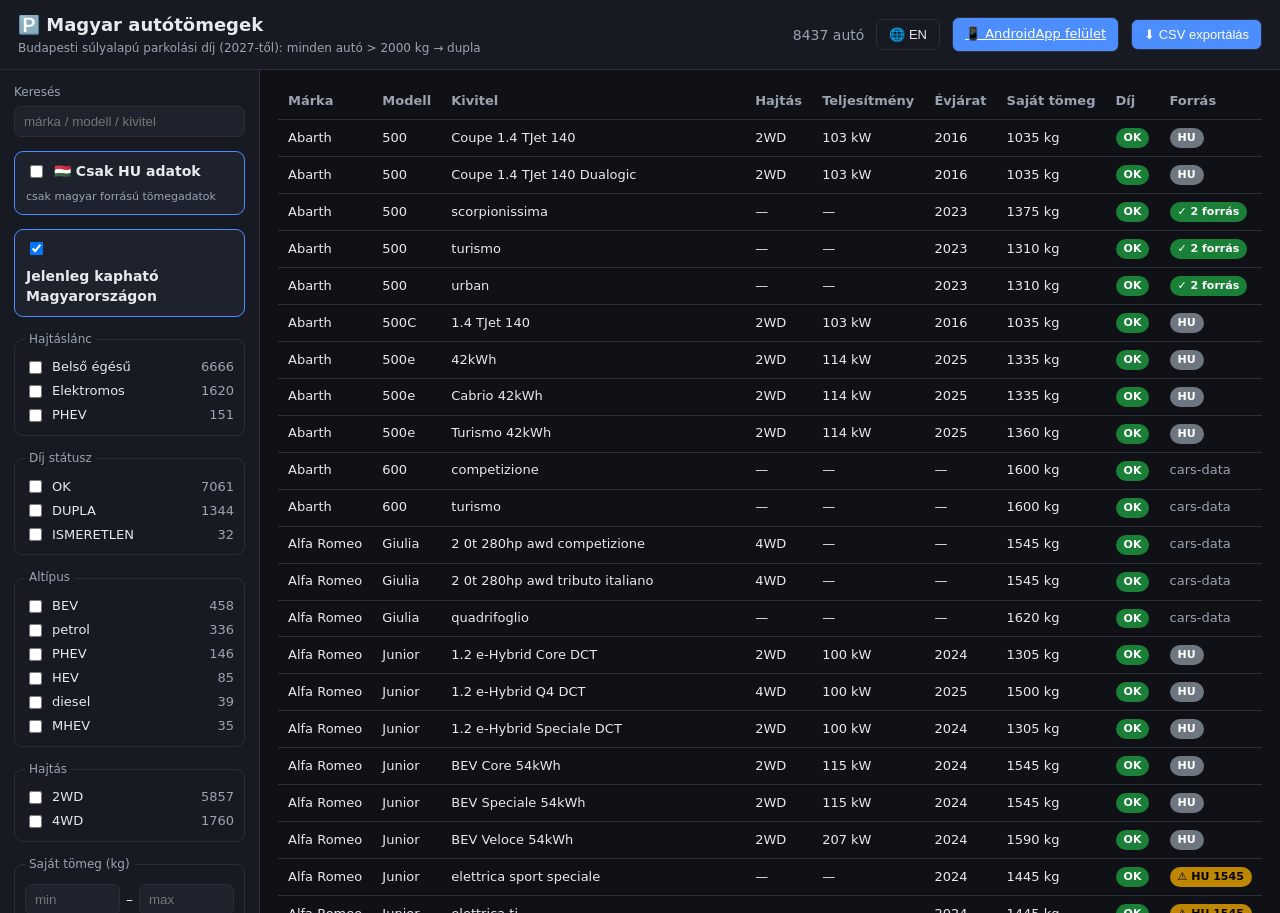
==== docs/index.html @ 0d46c2a5 "Fix search to tokenized matching + cache-bust the static build Search ("Keresés"/Browse) matched the" ====
<!DOCTYPE html>
<html lang="en">
<head>
<meta charset="utf-8">
<meta name="viewport" content="width=device-width, initial-scale=1">
<title data-i18n="page_title_legacy">Hungarian Car Weights — Budapest Parking Fee</title>
<link rel="icon" href="data:image/svg+xml,<svg xmlns='http://www.w3.org/2000/svg' viewBox='0 0 100 100'><text y='.9em' font-size='88'>🅿️</text></svg>">
<link rel="stylesheet" href="styles.css?v=11">
</head>
<body>
<header class="topbar">
  <div class="title">
    <h1 data-i18n="brand">🅿️ Hungarian Car Weights</h1>
    <span class="subtitle" data-i18n="subtitle">Budapest weight-based parking fee (from 2027): any car &gt; 2000 kg → double</span>
  </div>
  <div class="topbar-right">
    <span id="count" class="count">—</span>
    <button id="lang-toggle" class="btn btn-ghost" type="button">🌐</button>
    <a class="btn" id="android-link" href="v2/" data-i18n="nav_android">📱 AndroidApp UI</a>
    <button id="export" class="btn" data-i18n="export_csv">⬇ Export CSV</button>
  </div>
</header>

<main>
  <aside class="sidebar">
    <label class="field">
      <span data-i18n="search_label">Search</span>
      <input id="q" type="search" data-i18n-ph="search_ph" placeholder="make / model / trim">
    </label>

    <label class="hu-toggle"><input id="hu-only" type="checkbox"> <span data-i18n="hu_only_label">🇭🇺 HU data only</span>
      <span class="hu-hint" data-i18n="hu_only_hint">use only Hungarian-sourced weights</span>
    </label>

    <label class="hu-toggle"><input id="on-sale" type="checkbox" checked> <span data-i18n="filter_on_sale">On sale in Hungary</span>
    </label>

    <fieldset><legend data-i18n="f_powertrain">Powertrain</legend>
      <div id="f-powertrain" class="checks"></div>
    </fieldset>

    <fieldset><legend data-i18n="f_fee">Fee status</legend>
      <div id="f-fee" class="checks"></div>
    </fieldset>

    <fieldset><legend data-i18n="f_subtype">Sub-type</legend>
      <div id="f-subtype" class="checks"></div>
    </fieldset>

    <fieldset><legend data-i18n="f_drivetrain">Drivetrain</legend>
      <div id="f-drivetrain" class="checks"></div>
    </fieldset>

    <fieldset><legend data-i18n="f_weight">Curb weight (kg)</legend>
      <div class="range">
        <input id="wmin" type="number" data-i18n-ph="ph_min" placeholder="min" min="0" step="10">
        <span>–</span>
        <input id="wmax" type="number" data-i18n-ph="ph_max" placeholder="max" min="0" step="10">
      </div>
      <label class="inline"><input id="incl-unknown" type="checkbox" checked> <span data-i18n="include_unknown">include unknown weight</span></label>
    </fieldset>

    <label class="field">
      <span data-i18n="sort_label">Sort</span>
      <select id="sort">
        <option value="make" data-i18n="sort_make">Make / model</option>
        <option value="weight_desc" data-i18n="sort_wdesc">Weight ↓</option>
        <option value="weight_asc" data-i18n="sort_wasc">Weight ↑</option>
        <option value="year_desc" data-i18n="sort_ydesc">Year ↓</option>
      </select>
    </label>
    <button id="reset" class="btn btn-ghost" data-i18n="reset_filters">Reset filters</button>
  </aside>

  <section class="results">
    <table id="grid">
      <thead><tr>
        <th data-i18n="th_make">Make</th><th data-i18n="th_model">Model</th><th data-i18n="th_trim">Trim</th>
        <th data-i18n="th_drive">Drive</th><th data-i18n="th_power">Power</th>
        <th data-i18n="th_year">Year</th><th data-i18n="th_weight">Curb weight</th>
        <th data-i18n="th_fee">Fee</th><th data-i18n="th_source">Source</th>
      </tr></thead>
      <tbody id="rows"></tbody>
    </table>
    <div id="empty" class="empty" hidden data-i18n="empty">No cars match these filters.</div>
    <div class="pager">
      <button id="prev" class="btn btn-ghost" data-i18n="prev">← Prev</button>
      <span id="pageinfo"></span>
      <button id="next" class="btn btn-ghost" data-i18n="next">Next →</button>
    </div>
  </section>
</main>

<div id="detail" class="drawer" hidden>
  <div class="drawer-inner">
    <button id="detail-close" class="btn btn-ghost close">✕</button>
    <div id="detail-body"></div>
  </div>
</div>

<script src="i18n.js?v=a574976f32"></script>
<!-- API backend: api.http.js (live FastAPI) — build_static.py swaps this for carquery.js + api.local.js -->
<script src="carquery.js?v=a574976f32"></script>
<script src="api.local.js?v=a574976f32"></script>
<script src="app.js?v=a574976f32?v=11" type="module"></script>
</body>
</html>
---- docs/styles.css ----
:root{
  --bg:#0f1117; --panel:#171a23; --panel2:#1e222d; --line:#2a2f3a;
  --text:#e6e9ef; --muted:#9aa3b2; --accent:#4c8dff;
  --ok:#1a7f37; --double:#cf222e; --border:#bf8700; --unknown:#6e7781;
}
*{box-sizing:border-box}
body{margin:0;font:14px/1.45 system-ui,Segoe UI,Roboto,sans-serif;background:var(--bg);color:var(--text)}
h1{font-size:18px;margin:0}
.topbar{display:flex;justify-content:space-between;align-items:center;gap:16px;
  padding:12px 18px;background:var(--panel);border-bottom:1px solid var(--line);position:sticky;top:0;z-index:5}
.subtitle{display:block;color:var(--muted);font-size:12px;margin-top:2px}
.topbar-right{display:flex;align-items:center;gap:12px}
.count{color:var(--muted);font-variant-numeric:tabular-nums}
main{display:grid;grid-template-columns:260px 1fr;gap:0;align-items:start}
.sidebar{padding:14px;border-right:1px solid var(--line);position:sticky;top:57px;
  height:calc(100vh - 57px);overflow:auto;background:var(--panel)}
.field{display:block;margin-bottom:14px}
.field>span{display:block;color:var(--muted);font-size:12px;margin-bottom:4px}
input,select{width:100%;padding:7px 9px;background:var(--panel2);border:1px solid var(--line);
  border-radius:7px;color:var(--text)}
fieldset{border:1px solid var(--line);border-radius:9px;margin:0 0 14px;padding:10px}
legend{color:var(--muted);font-size:12px;padding:0 4px}
.checks{display:flex;flex-direction:column;gap:5px}
.checks label{display:flex;align-items:center;gap:7px;font-size:13px;cursor:pointer}
.checks input{width:auto}
.checks .cnt{color:var(--muted);margin-left:auto;font-variant-numeric:tabular-nums}
.range{display:flex;align-items:center;gap:6px}
.inline{display:flex;align-items:center;gap:6px;margin-top:8px;font-size:12px;color:var(--muted)}
.hu-toggle{display:flex;align-items:center;gap:8px;flex-wrap:wrap;margin:0 0 14px;padding:9px 11px;
  background:var(--panel2);border:1px solid var(--accent);border-radius:9px;font-weight:600;cursor:pointer}
.hu-toggle input{width:auto}
.hu-hint{flex-basis:100%;font-weight:400;font-size:11px;color:var(--muted)}
.inline input{width:auto}
.btn{padding:7px 12px;border:1px solid var(--line);background:var(--accent);color:#fff;
  border-radius:7px;cursor:pointer;font-size:13px}
.btn-ghost{background:transparent;color:var(--text)}
.btn:hover{filter:brightness(1.08)}
.results{padding:14px 18px;min-width:0;height:calc(100vh - 57px);overflow:auto}
table{width:100%;border-collapse:collapse}
th,td{text-align:left;padding:8px 10px;border-bottom:1px solid var(--line);font-size:13px}
th{color:var(--muted);font-weight:600;position:sticky;top:0;z-index:4;background:var(--bg);
   box-shadow:0 1px 0 var(--line)}
tbody tr{cursor:pointer}
tbody tr:hover{background:var(--panel2)}
.badge{display:inline-block;padding:2px 8px;border-radius:20px;font-size:11px;font-weight:700;color:#fff}
.badge--ok{background:var(--ok)} .badge--double{background:var(--double)}
.badge--borderline{background:var(--border);color:#000} .badge--unknown{background:var(--unknown)}
.dot{display:inline-block;width:8px;height:8px;border-radius:50%;margin-right:5px}
.dot--high{background:var(--ok)} .dot--medium{background:var(--border)} .dot--low{background:var(--unknown)}
.muted{color:var(--muted)} .nowrap{white-space:nowrap}
.empty{padding:40px;text-align:center;color:var(--muted)}
.pager{display:flex;align-items:center;gap:14px;justify-content:center;padding:16px}
.drawer{position:fixed;inset:0;background:rgba(0,0,0,.5);display:flex;justify-content:flex-end;z-index:20}
.drawer[hidden]{display:none}            /* hidden attr must win over display:flex */
table{min-width:760px}                   /* let columns keep width; .results scrolls */
.drawer-inner{width:min(440px,92vw);height:100%;background:var(--panel);border-left:1px solid var(--line);
  padding:20px;overflow:auto}
.close{float:right}
.detail-h{font-size:18px;margin:0 0 4px}
.detail-row{display:flex;justify-content:space-between;gap:12px;padding:7px 0;border-bottom:1px solid var(--line)}
.detail-row .k{color:var(--muted)}
.rule{margin-top:14px;padding:12px;border-radius:9px;background:var(--panel2)}
a{color:var(--accent)}
@media(max-width:820px){main{grid-template-columns:1fr}.sidebar{position:static;height:auto}th{position:static}}
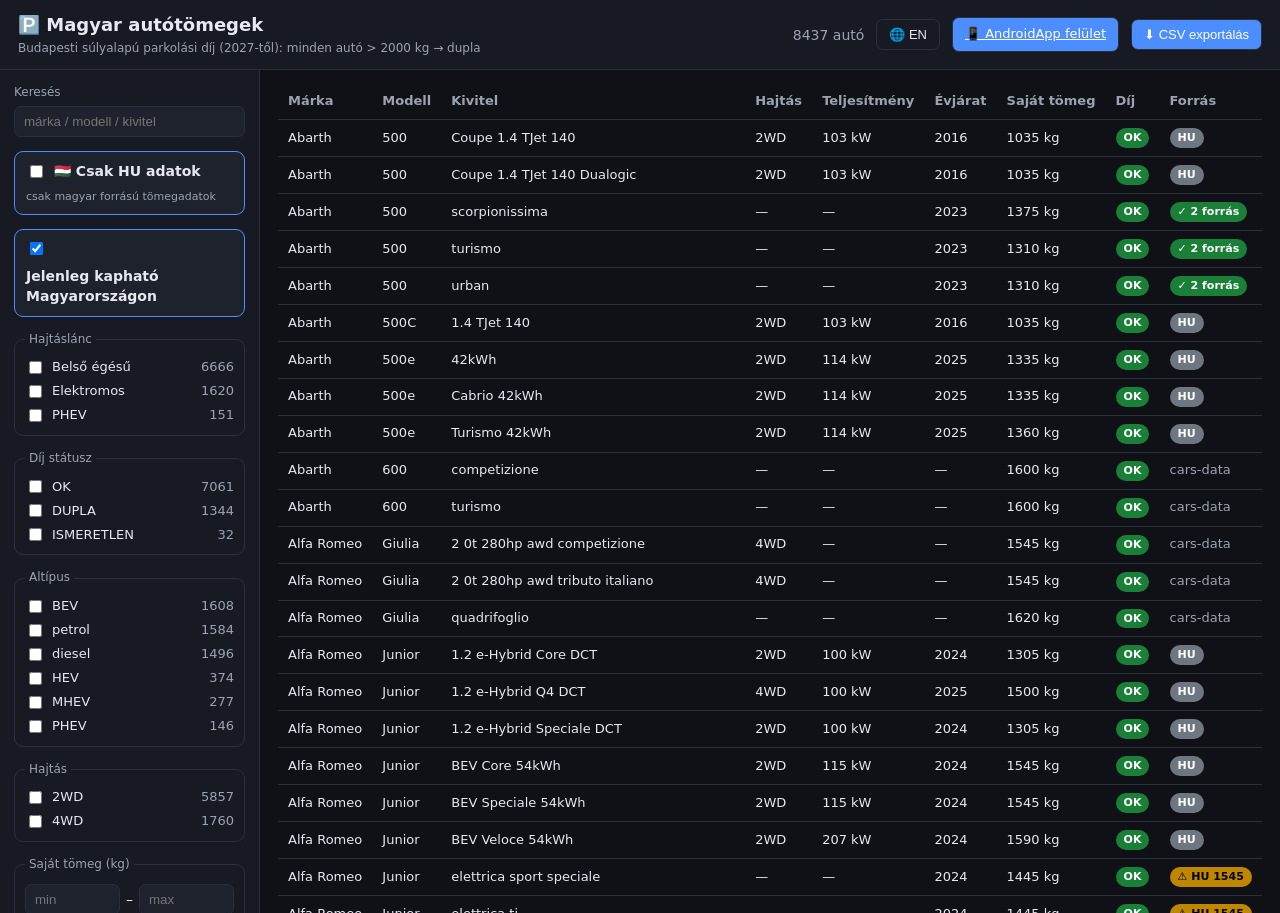
==== commit c525d25f: "Fix policy-simulator filter cascade that silently emptied the fleet The Szabály tab could show a 2-c" ====
--- a/docs/index.html
+++ b/docs/index.html
@@ -98,10 +98,10 @@
   </div>
 </div>
 
-<script src="i18n.js?v=a574976f32"></script>
+<script src="i18n.js?v=8d57025ad7"></script>
 <!-- API backend: api.http.js (live FastAPI) — build_static.py swaps this for carquery.js + api.local.js -->
-<script src="carquery.js?v=a574976f32"></script>
-<script src="api.local.js?v=a574976f32"></script>
-<script src="app.js?v=a574976f32?v=11" type="module"></script>
+<script src="carquery.js?v=8d57025ad7"></script>
+<script src="api.local.js?v=8d57025ad7"></script>
+<script src="app.js?v=8d57025ad7?v=11" type="module"></script>
 </body>
 </html>
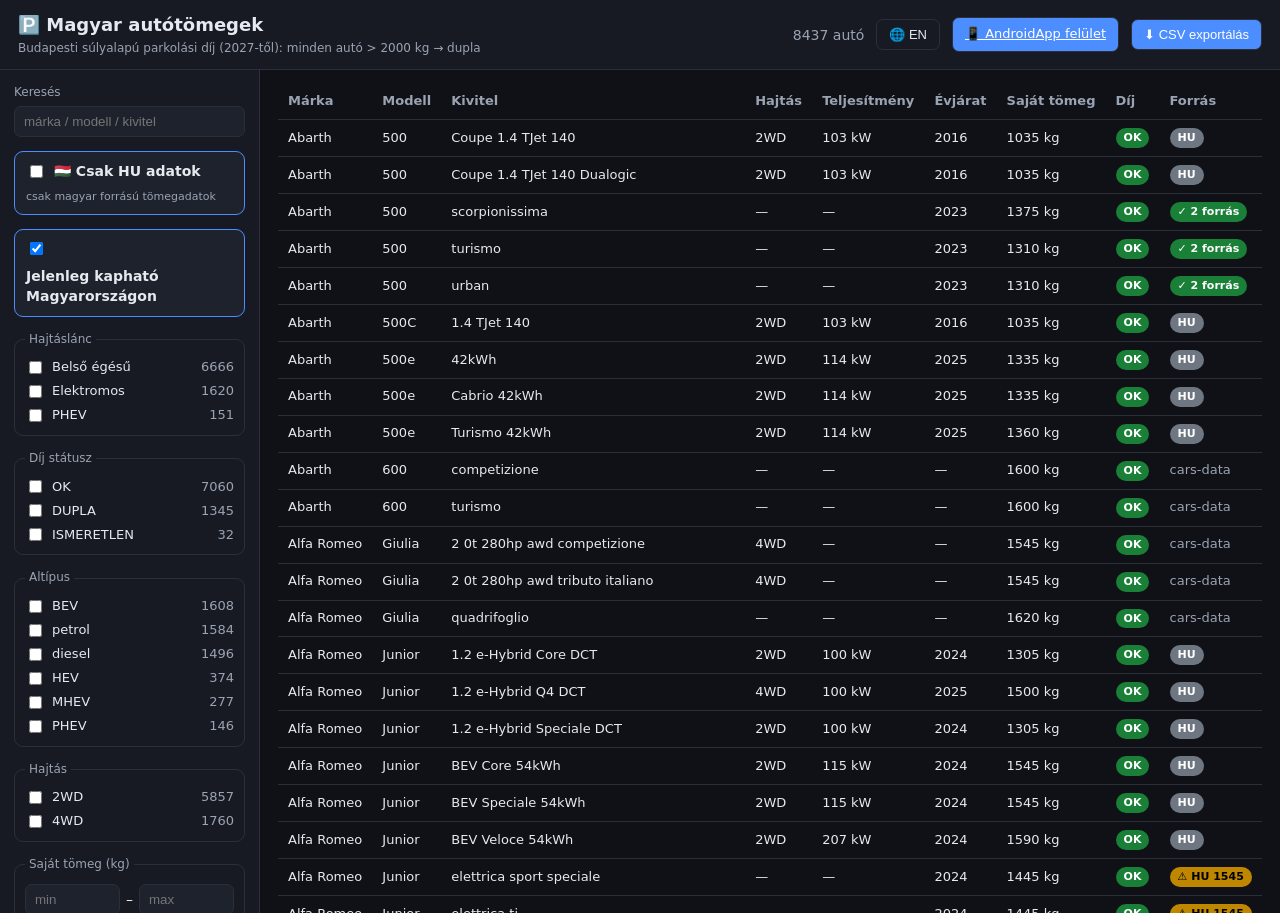
==== commit 6cf6aae4: "Correct XPeng P7+ Standard Range weight (1999 -> 2075 kg) via curated overrides The 1999 kg figure t" ====
--- a/docs/index.html
+++ b/docs/index.html
@@ -98,10 +98,10 @@
   </div>
 </div>
 
-<script src="i18n.js?v=8d57025ad7"></script>
+<script src="i18n.js?v=4a518343aa"></script>
 <!-- API backend: api.http.js (live FastAPI) — build_static.py swaps this for carquery.js + api.local.js -->
-<script src="carquery.js?v=8d57025ad7"></script>
-<script src="api.local.js?v=8d57025ad7"></script>
-<script src="app.js?v=8d57025ad7?v=11" type="module"></script>
+<script src="carquery.js?v=4a518343aa"></script>
+<script src="api.local.js?v=4a518343aa"></script>
+<script src="app.js?v=4a518343aa?v=11" type="module"></script>
 </body>
 </html>
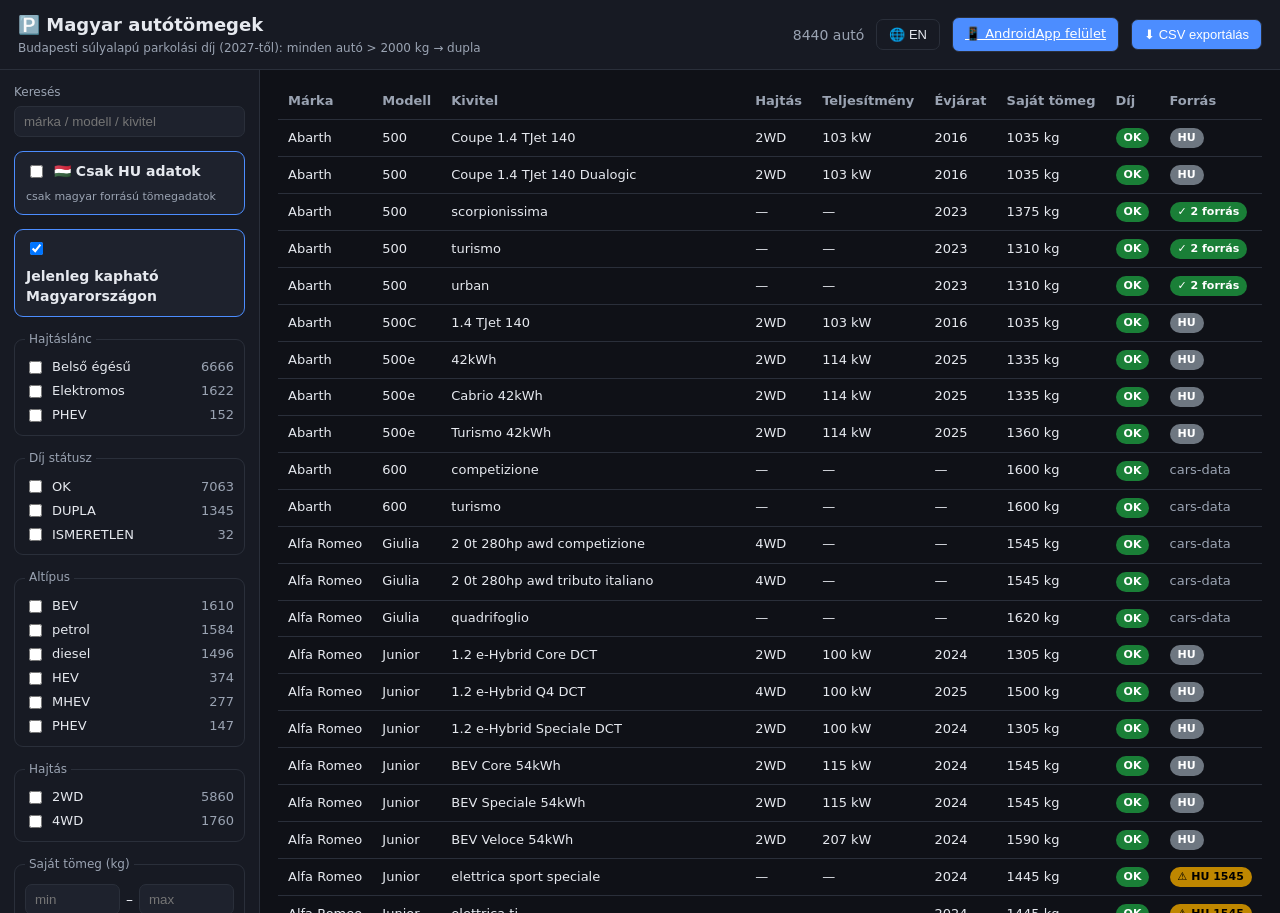
==== commit 3b30ac5c: "Add XPeng Mona L03 (EU launch 2026-07-16) — 3 variants, Wikipedia-sourced weights The L03 coupe SUV " ====
--- a/docs/index.html
+++ b/docs/index.html
@@ -98,10 +98,10 @@
   </div>
 </div>
 
-<script src="i18n.js?v=4a518343aa"></script>
+<script src="i18n.js?v=ca3d99061b"></script>
 <!-- API backend: api.http.js (live FastAPI) — build_static.py swaps this for carquery.js + api.local.js -->
-<script src="carquery.js?v=4a518343aa"></script>
-<script src="api.local.js?v=4a518343aa"></script>
-<script src="app.js?v=4a518343aa?v=11" type="module"></script>
+<script src="carquery.js?v=ca3d99061b"></script>
+<script src="api.local.js?v=ca3d99061b"></script>
+<script src="app.js?v=ca3d99061b?v=11" type="module"></script>
 </body>
 </html>
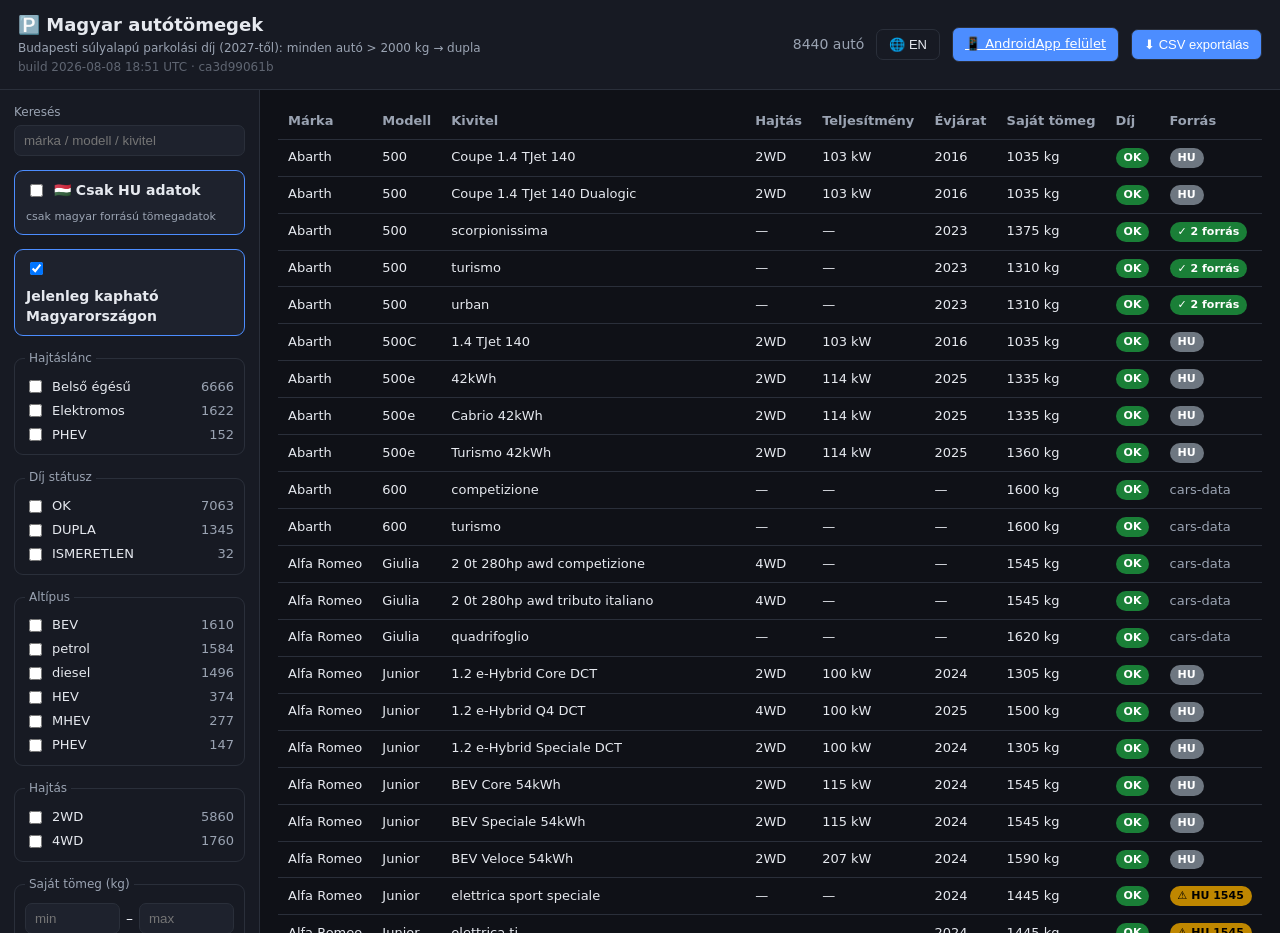
==== commit 3d2a3731: "Show a visible build stamp (date + content hash) on both pages The header now carries 'build YYYY-MM" ====
--- a/docs/index.html
+++ b/docs/index.html
@@ -12,6 +12,7 @@
   <div class="title">
     <h1 data-i18n="brand">🅿️ Hungarian Car Weights</h1>
     <span class="subtitle" data-i18n="subtitle">Budapest weight-based parking fee (from 2027): any car &gt; 2000 kg → double</span>
+    <span class="subtitle" id="build-info" style="opacity:.55">build 2026-08-08 18:51 UTC · ca3d99061b</span>
   </div>
   <div class="topbar-right">
     <span id="count" class="count">—</span>
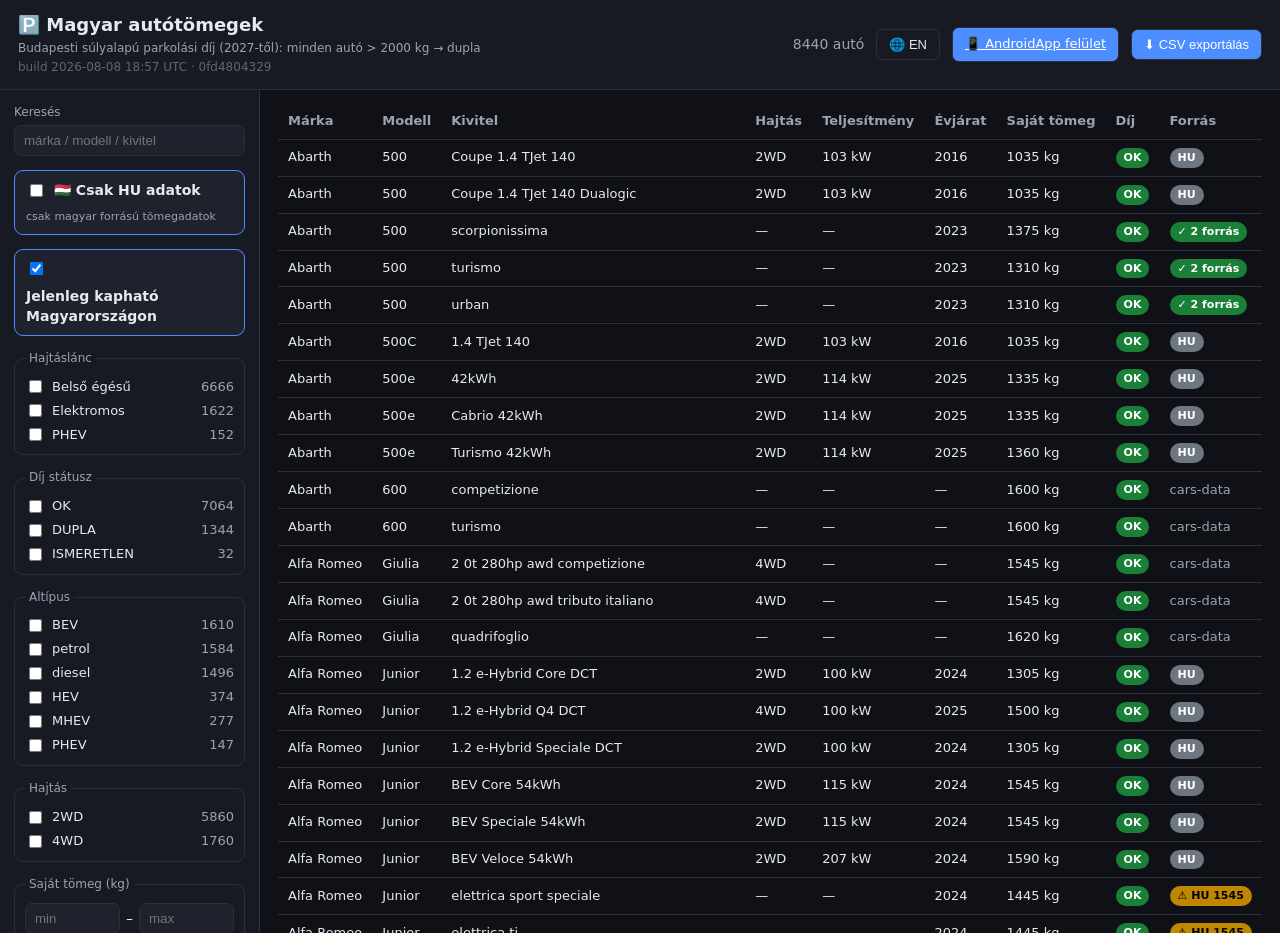
==== commit e66b0a8b: "Restore XPeng P7+ Standard Range to the official 1999 kg saját tömeg The Hungarian importer's own pr" ====
--- a/docs/index.html
+++ b/docs/index.html
@@ -12,7 +12,7 @@
   <div class="title">
     <h1 data-i18n="brand">🅿️ Hungarian Car Weights</h1>
     <span class="subtitle" data-i18n="subtitle">Budapest weight-based parking fee (from 2027): any car &gt; 2000 kg → double</span>
-    <span class="subtitle" id="build-info" style="opacity:.55">build 2026-08-08 18:51 UTC · ca3d99061b</span>
+    <span class="subtitle" id="build-info" style="opacity:.55">build 2026-08-08 18:57 UTC · 0fd4804329</span>
   </div>
   <div class="topbar-right">
     <span id="count" class="count">—</span>
@@ -99,10 +99,10 @@
   </div>
 </div>
 
-<script src="i18n.js?v=ca3d99061b"></script>
+<script src="i18n.js?v=0fd4804329"></script>
 <!-- API backend: api.http.js (live FastAPI) — build_static.py swaps this for carquery.js + api.local.js -->
-<script src="carquery.js?v=ca3d99061b"></script>
-<script src="api.local.js?v=ca3d99061b"></script>
-<script src="app.js?v=ca3d99061b?v=11" type="module"></script>
+<script src="carquery.js?v=0fd4804329"></script>
+<script src="api.local.js?v=0fd4804329"></script>
+<script src="app.js?v=0fd4804329?v=11" type="module"></script>
 </body>
 </html>
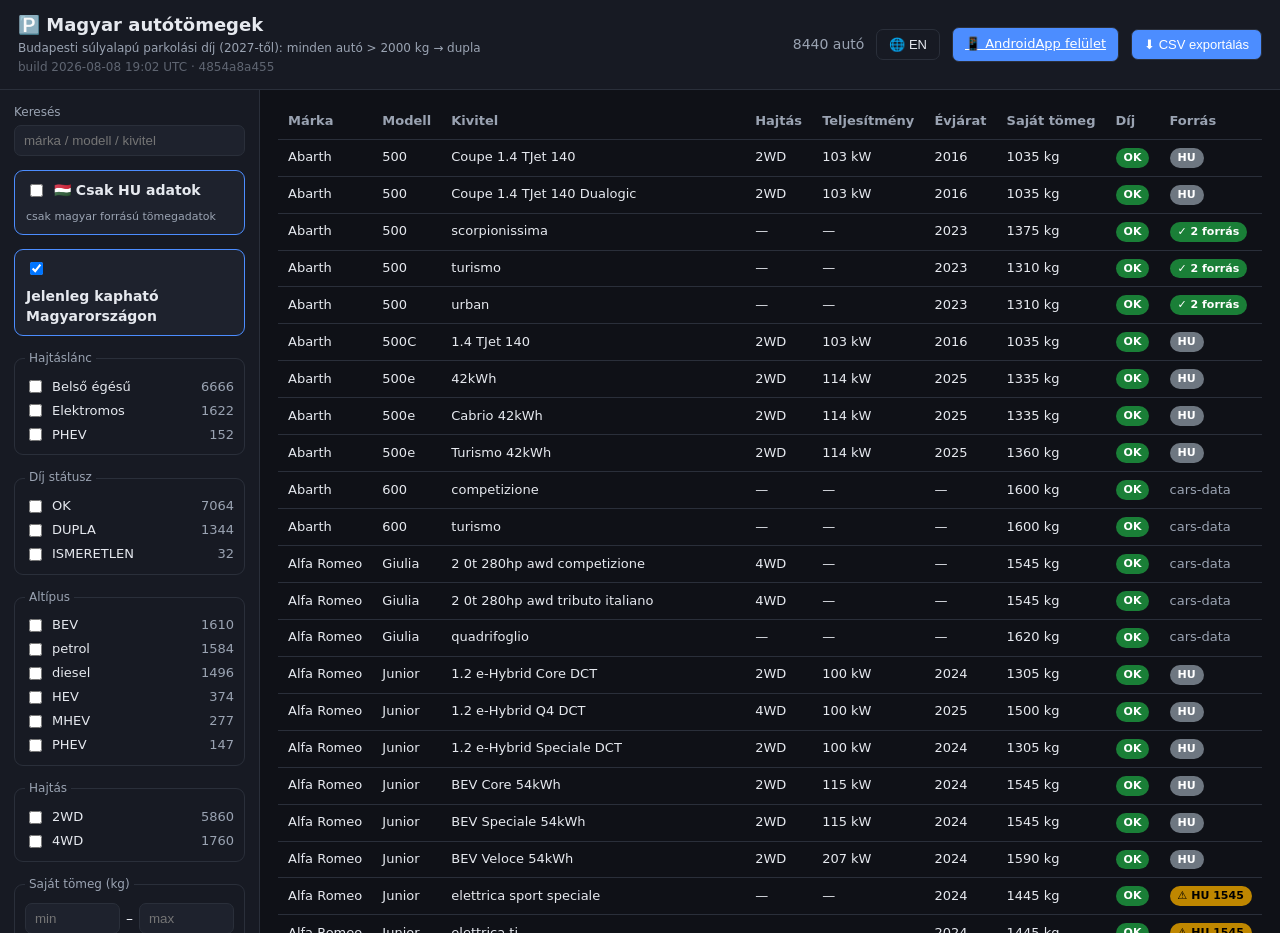
==== commit 4c639ff7: "Border-case buckets show true counts, not the capped list length The 10%/25% buckets displayed '500'" ====
--- a/docs/index.html
+++ b/docs/index.html
@@ -12,7 +12,7 @@
   <div class="title">
     <h1 data-i18n="brand">🅿️ Hungarian Car Weights</h1>
     <span class="subtitle" data-i18n="subtitle">Budapest weight-based parking fee (from 2027): any car &gt; 2000 kg → double</span>
-    <span class="subtitle" id="build-info" style="opacity:.55">build 2026-08-08 18:57 UTC · 0fd4804329</span>
+    <span class="subtitle" id="build-info" style="opacity:.55">build 2026-08-08 19:02 UTC · 4854a8a455</span>
   </div>
   <div class="topbar-right">
     <span id="count" class="count">—</span>
@@ -99,10 +99,10 @@
   </div>
 </div>
 
-<script src="i18n.js?v=0fd4804329"></script>
+<script src="i18n.js?v=4854a8a455"></script>
 <!-- API backend: api.http.js (live FastAPI) — build_static.py swaps this for carquery.js + api.local.js -->
-<script src="carquery.js?v=0fd4804329"></script>
-<script src="api.local.js?v=0fd4804329"></script>
-<script src="app.js?v=0fd4804329?v=11" type="module"></script>
+<script src="carquery.js?v=4854a8a455"></script>
+<script src="api.local.js?v=4854a8a455"></script>
+<script src="app.js?v=4854a8a455?v=11" type="module"></script>
 </body>
 </html>
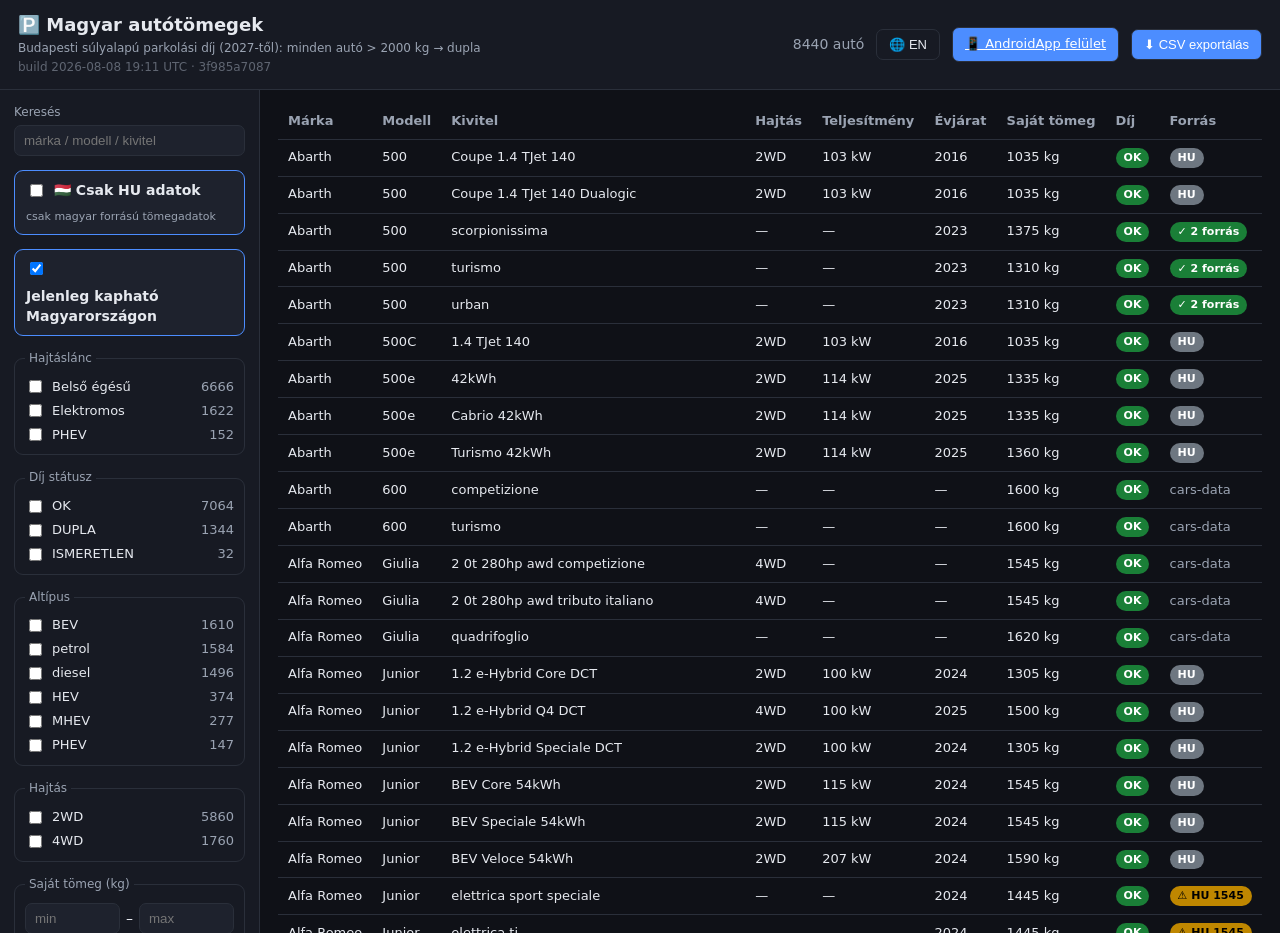
==== commit 13cdca50: "Reset stale persisted v2 state once + prune unknown makes from the filter Saved filters from older a" ====
--- a/docs/index.html
+++ b/docs/index.html
@@ -12,7 +12,7 @@
   <div class="title">
     <h1 data-i18n="brand">🅿️ Hungarian Car Weights</h1>
     <span class="subtitle" data-i18n="subtitle">Budapest weight-based parking fee (from 2027): any car &gt; 2000 kg → double</span>
-    <span class="subtitle" id="build-info" style="opacity:.55">build 2026-08-08 19:02 UTC · 4854a8a455</span>
+    <span class="subtitle" id="build-info" style="opacity:.55">build 2026-08-08 19:11 UTC · 3f985a7087</span>
   </div>
   <div class="topbar-right">
     <span id="count" class="count">—</span>
@@ -99,10 +99,10 @@
   </div>
 </div>
 
-<script src="i18n.js?v=4854a8a455"></script>
+<script src="i18n.js?v=3f985a7087"></script>
 <!-- API backend: api.http.js (live FastAPI) — build_static.py swaps this for carquery.js + api.local.js -->
-<script src="carquery.js?v=4854a8a455"></script>
-<script src="api.local.js?v=4854a8a455"></script>
-<script src="app.js?v=4854a8a455?v=11" type="module"></script>
+<script src="carquery.js?v=3f985a7087"></script>
+<script src="api.local.js?v=3f985a7087"></script>
+<script src="app.js?v=3f985a7087?v=11" type="module"></script>
 </body>
 </html>
